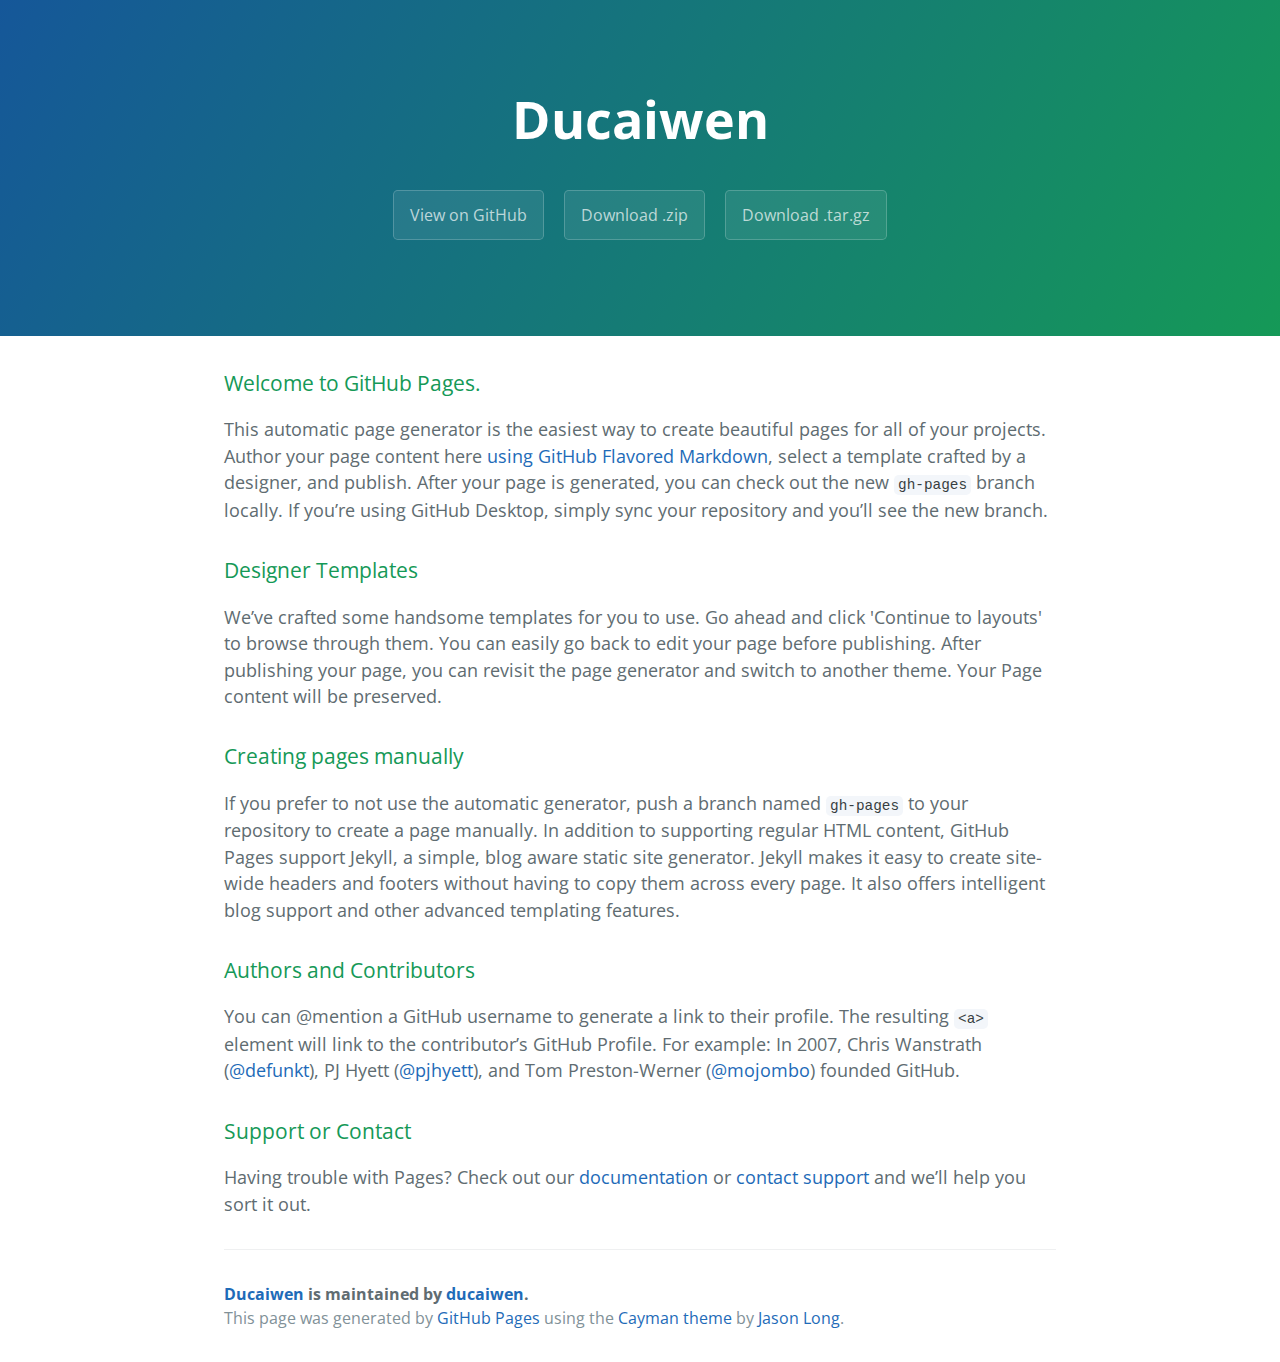
==== index.html @ 1fbd6172 "Create gh-pages branch via GitHub" ====
<!DOCTYPE html>
<html lang="en-us">
  <head>
    <meta charset="UTF-8">
    <title>Ducaiwen by ducaiwen</title>
    <meta name="viewport" content="width=device-width, initial-scale=1">
    <link rel="stylesheet" type="text/css" href="stylesheets/normalize.css" media="screen">
    <link href='https://fonts.googleapis.com/css?family=Open+Sans:400,700' rel='stylesheet' type='text/css'>
    <link rel="stylesheet" type="text/css" href="stylesheets/stylesheet.css" media="screen">
    <link rel="stylesheet" type="text/css" href="stylesheets/github-light.css" media="screen">
  </head>
  <body>
    <section class="page-header">
      <h1 class="project-name">Ducaiwen</h1>
      <h2 class="project-tagline"></h2>
      <a href="https://github.com/ducaiwen/ducaiwen" class="btn">View on GitHub</a>
      <a href="https://github.com/ducaiwen/ducaiwen/zipball/master" class="btn">Download .zip</a>
      <a href="https://github.com/ducaiwen/ducaiwen/tarball/master" class="btn">Download .tar.gz</a>
    </section>

    <section class="main-content">
      <h3>
<a id="welcome-to-github-pages" class="anchor" href="#welcome-to-github-pages" aria-hidden="true"><span aria-hidden="true" class="octicon octicon-link"></span></a>Welcome to GitHub Pages.</h3>

<p>This automatic page generator is the easiest way to create beautiful pages for all of your projects. Author your page content here <a href="https://guides.github.com/features/mastering-markdown/">using GitHub Flavored Markdown</a>, select a template crafted by a designer, and publish. After your page is generated, you can check out the new <code>gh-pages</code> branch locally. If you’re using GitHub Desktop, simply sync your repository and you’ll see the new branch.</p>

<h3>
<a id="designer-templates" class="anchor" href="#designer-templates" aria-hidden="true"><span aria-hidden="true" class="octicon octicon-link"></span></a>Designer Templates</h3>

<p>We’ve crafted some handsome templates for you to use. Go ahead and click 'Continue to layouts' to browse through them. You can easily go back to edit your page before publishing. After publishing your page, you can revisit the page generator and switch to another theme. Your Page content will be preserved.</p>

<h3>
<a id="creating-pages-manually" class="anchor" href="#creating-pages-manually" aria-hidden="true"><span aria-hidden="true" class="octicon octicon-link"></span></a>Creating pages manually</h3>

<p>If you prefer to not use the automatic generator, push a branch named <code>gh-pages</code> to your repository to create a page manually. In addition to supporting regular HTML content, GitHub Pages support Jekyll, a simple, blog aware static site generator. Jekyll makes it easy to create site-wide headers and footers without having to copy them across every page. It also offers intelligent blog support and other advanced templating features.</p>

<h3>
<a id="authors-and-contributors" class="anchor" href="#authors-and-contributors" aria-hidden="true"><span aria-hidden="true" class="octicon octicon-link"></span></a>Authors and Contributors</h3>

<p>You can @mention a GitHub username to generate a link to their profile. The resulting <code>&lt;a&gt;</code> element will link to the contributor’s GitHub Profile. For example: In 2007, Chris Wanstrath (<a href="https://github.com/defunkt" class="user-mention">@defunkt</a>), PJ Hyett (<a href="https://github.com/pjhyett" class="user-mention">@pjhyett</a>), and Tom Preston-Werner (<a href="https://github.com/mojombo" class="user-mention">@mojombo</a>) founded GitHub.</p>

<h3>
<a id="support-or-contact" class="anchor" href="#support-or-contact" aria-hidden="true"><span aria-hidden="true" class="octicon octicon-link"></span></a>Support or Contact</h3>

<p>Having trouble with Pages? Check out our <a href="https://help.github.com/pages">documentation</a> or <a href="https://github.com/contact">contact support</a> and we’ll help you sort it out.</p>

      <footer class="site-footer">
        <span class="site-footer-owner"><a href="https://github.com/ducaiwen/ducaiwen">Ducaiwen</a> is maintained by <a href="https://github.com/ducaiwen">ducaiwen</a>.</span>

        <span class="site-footer-credits">This page was generated by <a href="https://pages.github.com">GitHub Pages</a> using the <a href="https://github.com/jasonlong/cayman-theme">Cayman theme</a> by <a href="https://twitter.com/jasonlong">Jason Long</a>.</span>
      </footer>

    </section>

  
  </body>
</html>
---- stylesheets/stylesheet.css ----
* {
  box-sizing: border-box; }

body {
  padding: 0;
  margin: 0;
  font-family: "Open Sans", "Helvetica Neue", Helvetica, Arial, sans-serif;
  font-size: 16px;
  line-height: 1.5;
  color: #606c71; }

a {
  color: #1e6bb8;
  text-decoration: none; }
  a:hover {
    text-decoration: underline; }

.btn {
  display: inline-block;
  margin-bottom: 1rem;
  color: rgba(255, 255, 255, 0.7);
  background-color: rgba(255, 255, 255, 0.08);
  border-color: rgba(255, 255, 255, 0.2);
  border-style: solid;
  border-width: 1px;
  border-radius: 0.3rem;
  transition: color 0.2s, background-color 0.2s, border-color 0.2s; }
  .btn + .btn {
    margin-left: 1rem; }

.btn:hover {
  color: rgba(255, 255, 255, 0.8);
  text-decoration: none;
  background-color: rgba(255, 255, 255, 0.2);
  border-color: rgba(255, 255, 255, 0.3); }

@media screen and (min-width: 64em) {
  .btn {
    padding: 0.75rem 1rem; } }

@media screen and (min-width: 42em) and (max-width: 64em) {
  .btn {
    padding: 0.6rem 0.9rem;
    font-size: 0.9rem; } }

@media screen and (max-width: 42em) {
  .btn {
    display: block;
    width: 100%;
    padding: 0.75rem;
    font-size: 0.9rem; }
    .btn + .btn {
      margin-top: 1rem;
      margin-left: 0; } }

.page-header {
  color: #fff;
  text-align: center;
  background-color: #159957;
  background-image: linear-gradient(120deg, #155799, #159957); }

@media screen and (min-width: 64em) {
  .page-header {
    padding: 5rem 6rem; } }

@media screen and (min-width: 42em) and (max-width: 64em) {
  .page-header {
    padding: 3rem 4rem; } }

@media screen and (max-width: 42em) {
  .page-header {
    padding: 2rem 1rem; } }

.project-name {
  margin-top: 0;
  margin-bottom: 0.1rem; }

@media screen and (min-width: 64em) {
  .project-name {
    font-size: 3.25rem; } }

@media screen and (min-width: 42em) and (max-width: 64em) {
  .project-name {
    font-size: 2.25rem; } }

@media screen and (max-width: 42em) {
  .project-name {
    font-size: 1.75rem; } }

.project-tagline {
  margin-bottom: 2rem;
  font-weight: normal;
  opacity: 0.7; }

@media screen and (min-width: 64em) {
  .project-tagline {
    font-size: 1.25rem; } }

@media screen and (min-width: 42em) and (max-width: 64em) {
  .project-tagline {
    font-size: 1.15rem; } }

@media screen and (max-width: 42em) {
  .project-tagline {
    font-size: 1rem; } }

.main-content :first-child {
  margin-top: 0; }
.main-content img {
  max-width: 100%; }
.main-content h1, .main-content h2, .main-content h3, .main-content h4, .main-content h5, .main-content h6 {
  margin-top: 2rem;
  margin-bottom: 1rem;
  font-weight: normal;
  color: #159957; }
.main-content p {
  margin-bottom: 1em; }
.main-content code {
  padding: 2px 4px;
  font-family: Consolas, "Liberation Mono", Menlo, Courier, monospace;
  font-size: 0.9rem;
  color: #383e41;
  background-color: #f3f6fa;
  border-radius: 0.3rem; }
.main-content pre {
  padding: 0.8rem;
  margin-top: 0;
  margin-bottom: 1rem;
  font: 1rem Consolas, "Liberation Mono", Menlo, Courier, monospace;
  color: #567482;
  word-wrap: normal;
  background-color: #f3f6fa;
  border: solid 1px #dce6f0;
  border-radius: 0.3rem; }
  .main-content pre > code {
    padding: 0;
    margin: 0;
    font-size: 0.9rem;
    color: #567482;
    word-break: normal;
    white-space: pre;
    background: transparent;
    border: 0; }
.main-content .highlight {
  margin-bottom: 1rem; }
  .main-content .highlight pre {
    margin-bottom: 0;
    word-break: normal; }
.main-content .highlight pre, .main-content pre {
  padding: 0.8rem;
  overflow: auto;
  font-size: 0.9rem;
  line-height: 1.45;
  border-radius: 0.3rem; }
.main-content pre code, .main-content pre tt {
  display: inline;
  max-width: initial;
  padding: 0;
  margin: 0;
  overflow: initial;
  line-height: inherit;
  word-wrap: normal;
  background-color: transparent;
  border: 0; }
  .main-content pre code:before, .main-content pre code:after, .main-content pre tt:before, .main-content pre tt:after {
    content: normal; }
.main-content ul, .main-content ol {
  margin-top: 0; }
.main-content blockquote {
  padding: 0 1rem;
  margin-left: 0;
  color: #819198;
  border-left: 0.3rem solid #dce6f0; }
  .main-content blockquote > :first-child {
    margin-top: 0; }
  .main-content blockquote > :last-child {
    margin-bottom: 0; }
.main-content table {
  display: block;
  width: 100%;
  overflow: auto;
  word-break: normal;
  word-break: keep-all; }
  .main-content table th {
    font-weight: bold; }
  .main-content table th, .main-content table td {
    padding: 0.5rem 1rem;
    border: 1px solid #e9ebec; }
.main-content dl {
  padding: 0; }
  .main-content dl dt {
    padding: 0;
    margin-top: 1rem;
    font-size: 1rem;
    font-weight: bold; }
  .main-content dl dd {
    padding: 0;
    margin-bottom: 1rem; }
.main-content hr {
  height: 2px;
  padding: 0;
  margin: 1rem 0;
  background-color: #eff0f1;
  border: 0; }

@media screen and (min-width: 64em) {
  .main-content {
    max-width: 64rem;
    padding: 2rem 6rem;
    margin: 0 auto;
    font-size: 1.1rem; } }

@media screen and (min-width: 42em) and (max-width: 64em) {
  .main-content {
    padding: 2rem 4rem;
    font-size: 1.1rem; } }

@media screen and (max-width: 42em) {
  .main-content {
    padding: 2rem 1rem;
    font-size: 1rem; } }

.site-footer {
  padding-top: 2rem;
  margin-top: 2rem;
  border-top: solid 1px #eff0f1; }

.site-footer-owner {
  display: block;
  font-weight: bold; }

.site-footer-credits {
  color: #819198; }

@media screen and (min-width: 64em) {
  .site-footer {
    font-size: 1rem; } }

@media screen and (min-width: 42em) and (max-width: 64em) {
  .site-footer {
    font-size: 1rem; } }

@media screen and (max-width: 42em) {
  .site-footer {
    font-size: 0.9rem; } }
---- stylesheets/github-light.css ----
/*
The MIT License (MIT)

Copyright (c) 2016 GitHub, Inc.

Permission is hereby granted, free of charge, to any person obtaining a copy
of this software and associated documentation files (the "Software"), to deal
in the Software without restriction, including without limitation the rights
to use, copy, modify, merge, publish, distribute, sublicense, and/or sell
copies of the Software, and to permit persons to whom the Software is
furnished to do so, subject to the following conditions:

The above copyright notice and this permission notice shall be included in all
copies or substantial portions of the Software.

THE SOFTWARE IS PROVIDED "AS IS", WITHOUT WARRANTY OF ANY KIND, EXPRESS OR
IMPLIED, INCLUDING BUT NOT LIMITED TO THE WARRANTIES OF MERCHANTABILITY,
FITNESS FOR A PARTICULAR PURPOSE AND NONINFRINGEMENT. IN NO EVENT SHALL THE
AUTHORS OR COPYRIGHT HOLDERS BE LIABLE FOR ANY CLAIM, DAMAGES OR OTHER
LIABILITY, WHETHER IN AN ACTION OF CONTRACT, TORT OR OTHERWISE, ARISING FROM,
OUT OF OR IN CONNECTION WITH THE SOFTWARE OR THE USE OR OTHER DEALINGS IN THE
SOFTWARE.

*/

.pl-c /* comment */ {
  color: #969896;
}

.pl-c1 /* constant, variable.other.constant, support, meta.property-name, support.constant, support.variable, meta.module-reference, markup.raw, meta.diff.header */,
.pl-s .pl-v /* string variable */ {
  color: #0086b3;
}

.pl-e /* entity */,
.pl-en /* entity.name */ {
  color: #795da3;
}

.pl-smi /* variable.parameter.function, storage.modifier.package, storage.modifier.import, storage.type.java, variable.other */,
.pl-s .pl-s1 /* string source */ {
  color: #333;
}

.pl-ent /* entity.name.tag */ {
  color: #63a35c;
}

.pl-k /* keyword, storage, storage.type */ {
  color: #a71d5d;
}

.pl-s /* string */,
.pl-pds /* punctuation.definition.string, string.regexp.character-class */,
.pl-s .pl-pse .pl-s1 /* string punctuation.section.embedded source */,
.pl-sr /* string.regexp */,
.pl-sr .pl-cce /* string.regexp constant.character.escape */,
.pl-sr .pl-sre /* string.regexp source.ruby.embedded */,
.pl-sr .pl-sra /* string.regexp string.regexp.arbitrary-repitition */ {
  color: #183691;
}

.pl-v /* variable */ {
  color: #ed6a43;
}

.pl-id /* invalid.deprecated */ {
  color: #b52a1d;
}

.pl-ii /* invalid.illegal */ {
  color: #f8f8f8;
  background-color: #b52a1d;
}

.pl-sr .pl-cce /* string.regexp constant.character.escape */ {
  font-weight: bold;
  color: #63a35c;
}

.pl-ml /* markup.list */ {
  color: #693a17;
}

.pl-mh /* markup.heading */,
.pl-mh .pl-en /* markup.heading entity.name */,
.pl-ms /* meta.separator */ {
  font-weight: bold;
  color: #1d3e81;
}

.pl-mq /* markup.quote */ {
  color: #008080;
}

.pl-mi /* markup.italic */ {
  font-style: italic;
  color: #333;
}

.pl-mb /* markup.bold */ {
  font-weight: bold;
  color: #333;
}

.pl-md /* markup.deleted, meta.diff.header.from-file */ {
  color: #bd2c00;
  background-color: #ffecec;
}

.pl-mi1 /* markup.inserted, meta.diff.header.to-file */ {
  color: #55a532;
  background-color: #eaffea;
}

.pl-mdr /* meta.diff.range */ {
  font-weight: bold;
  color: #795da3;
}

.pl-mo /* meta.output */ {
  color: #1d3e81;
}
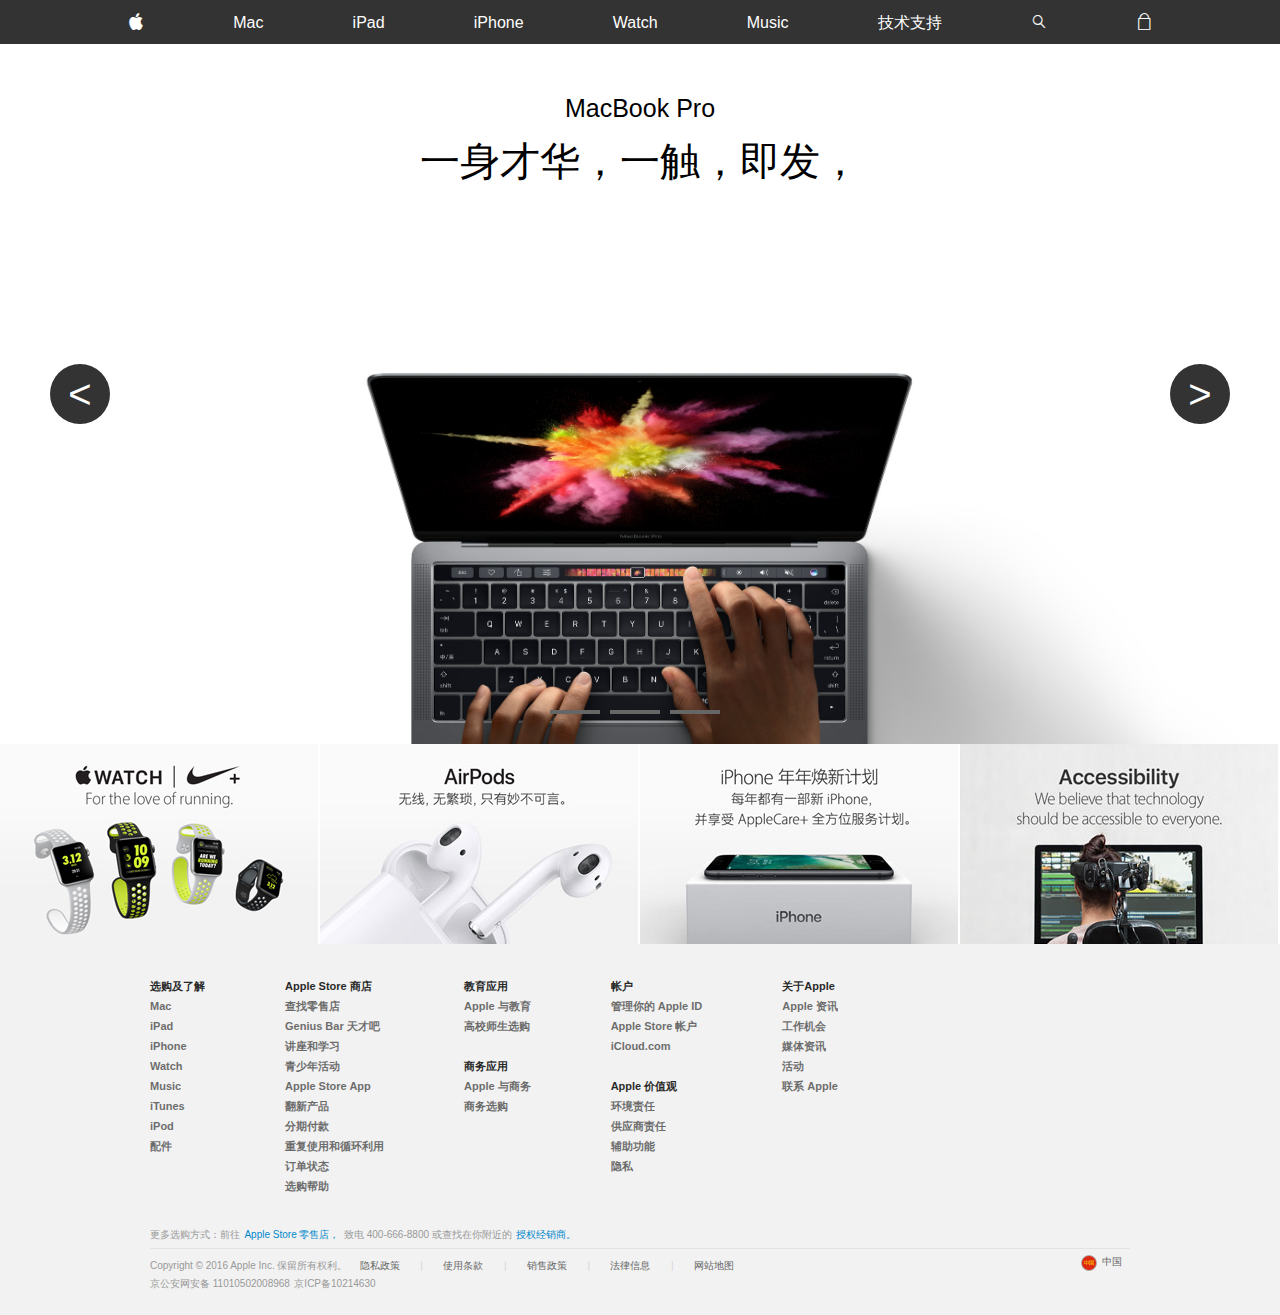
==== commit 1ed48438: "11" ====
--- a/index.html
+++ b/index.html
@@ -1,57 +1,229 @@
-<!DOCTYPE html>
-<html lang="en-us">
-  <head>
+<!doctype html>
+<html lang="en">
+<head>
     <meta charset="UTF-8">
-    <title>Ducaiwen by ducaiwen</title>
-    <meta name="viewport" content="width=device-width, initial-scale=1">
-    <link rel="stylesheet" type="text/css" href="stylesheets/normalize.css" media="screen">
-    <link href='https://fonts.googleapis.com/css?family=Open+Sans:400,700' rel='stylesheet' type='text/css'>
-    <link rel="stylesheet" type="text/css" href="stylesheets/stylesheet.css" media="screen">
-    <link rel="stylesheet" type="text/css" href="stylesheets/github-light.css" media="screen">
-  </head>
-  <body>
-    <section class="page-header">
-      <h1 class="project-name">Ducaiwen</h1>
-      <h2 class="project-tagline"></h2>
-      <a href="https://github.com/ducaiwen/ducaiwen" class="btn">View on GitHub</a>
-      <a href="https://github.com/ducaiwen/ducaiwen/zipball/master" class="btn">Download .zip</a>
-      <a href="https://github.com/ducaiwen/ducaiwen/tarball/master" class="btn">Download .tar.gz</a>
-    </section>
-
-    <section class="main-content">
-      <h3>
-<a id="welcome-to-github-pages" class="anchor" href="#welcome-to-github-pages" aria-hidden="true"><span aria-hidden="true" class="octicon octicon-link"></span></a>Welcome to GitHub Pages.</h3>
-
-<p>This automatic page generator is the easiest way to create beautiful pages for all of your projects. Author your page content here <a href="https://guides.github.com/features/mastering-markdown/">using GitHub Flavored Markdown</a>, select a template crafted by a designer, and publish. After your page is generated, you can check out the new <code>gh-pages</code> branch locally. If you’re using GitHub Desktop, simply sync your repository and you’ll see the new branch.</p>
-
-<h3>
-<a id="designer-templates" class="anchor" href="#designer-templates" aria-hidden="true"><span aria-hidden="true" class="octicon octicon-link"></span></a>Designer Templates</h3>
-
-<p>We’ve crafted some handsome templates for you to use. Go ahead and click 'Continue to layouts' to browse through them. You can easily go back to edit your page before publishing. After publishing your page, you can revisit the page generator and switch to another theme. Your Page content will be preserved.</p>
-
-<h3>
-<a id="creating-pages-manually" class="anchor" href="#creating-pages-manually" aria-hidden="true"><span aria-hidden="true" class="octicon octicon-link"></span></a>Creating pages manually</h3>
-
-<p>If you prefer to not use the automatic generator, push a branch named <code>gh-pages</code> to your repository to create a page manually. In addition to supporting regular HTML content, GitHub Pages support Jekyll, a simple, blog aware static site generator. Jekyll makes it easy to create site-wide headers and footers without having to copy them across every page. It also offers intelligent blog support and other advanced templating features.</p>
-
-<h3>
-<a id="authors-and-contributors" class="anchor" href="#authors-and-contributors" aria-hidden="true"><span aria-hidden="true" class="octicon octicon-link"></span></a>Authors and Contributors</h3>
-
-<p>You can @mention a GitHub username to generate a link to their profile. The resulting <code>&lt;a&gt;</code> element will link to the contributor’s GitHub Profile. For example: In 2007, Chris Wanstrath (<a href="https://github.com/defunkt" class="user-mention">@defunkt</a>), PJ Hyett (<a href="https://github.com/pjhyett" class="user-mention">@pjhyett</a>), and Tom Preston-Werner (<a href="https://github.com/mojombo" class="user-mention">@mojombo</a>) founded GitHub.</p>
-
-<h3>
-<a id="support-or-contact" class="anchor" href="#support-or-contact" aria-hidden="true"><span aria-hidden="true" class="octicon octicon-link"></span></a>Support or Contact</h3>
-
-<p>Having trouble with Pages? Check out our <a href="https://help.github.com/pages">documentation</a> or <a href="https://github.com/contact">contact support</a> and we’ll help you sort it out.</p>
-
-      <footer class="site-footer">
-        <span class="site-footer-owner"><a href="https://github.com/ducaiwen/ducaiwen">Ducaiwen</a> is maintained by <a href="https://github.com/ducaiwen">ducaiwen</a>.</span>
-
-        <span class="site-footer-credits">This page was generated by <a href="https://pages.github.com">GitHub Pages</a> using the <a href="https://github.com/jasonlong/cayman-theme">Cayman theme</a> by <a href="https://twitter.com/jasonlong">Jason Long</a>.</span>
-      </footer>
-
-    </section>
-
-  
-  </body>
-</html>
+    <title>Document</title>
+    <link rel="stylesheet" href="css/index.css">
+    <link rel="stylesheet" href="../css/less.css">
+    <link rel="stylesheet" href="css/iconfont.css">
+    <script src="js/jquery.js"></script>
+    <script src="js/index.js"></script>
+
+</head>
+<body>
+<div class="container-fluid nav-box">
+    <div class="min-nav">
+        <div class="nav">
+            <div class="menu">
+                <span></span>
+                <span></span>
+            </div>
+            <div class="iconfont logo">&#xe60c;</div>
+            <div class="iconfont shop">&#xe64b;</div>
+        </div>
+        <ul class="lists">
+            <li><a href="##">Mac</a></li>
+            <li><a href="##">iPad</a></li>
+            <li><a href="##">iPhone</a></li>
+            <li><a href="##">Watch</a></li>
+            <li><a href="##">Music</a></li>
+            <li><a href="##">技术支持</a></li>
+            <li><a href="##" class="iconfont">&#xe612;搜索apple.com</a></li>
+        </ul>
+    </div>
+    <ul class="max-nav">
+        <li><a href="##" class="iconfont">&#xe60c;</a></li>
+        <li><a href="##">Mac</a></li>
+        <li><a href="##">iPad</a></li>
+        <li><a href="##">iPhone</a></li>
+        <li><a href="##">Watch</a></li>
+        <li><a href="##">Music</a></li>
+        <li><a href="##">技术支持</a></li>
+        <li><a href="##" class="iconfont">&#xe612;</a></li>
+        <li><a href="##" class="iconfont">&#xe64b;</a></li>
+    </ul>
+</div>
+<div class="container-fluid banner-box">
+    <div class="row">
+        <div class="col-s-20 col-m-20 col-l-20">
+            <a href="##">
+                <span class="title">MacBook Pro</span>
+                <span class="content">一身才华，一触，即发，</span>
+            </a>
+        </div>
+        <div class="col-s-20 col-m-20 col-l-20">
+            <a href="##">
+                <span class="title">iPhone</span>
+            <span class="content">7，在此。
+            </span>
+            </a></div>
+        <div class="col-s-20 col-m-20 col-l-20">
+            <a href="##">
+                <span class="title">Apple特别活动</span>
+                <span class="content">观看主题演讲。</span>
+            </a>
+        </div>
+
+    </div>
+    <ul class="btnbox">
+        <li class="circle"></li>
+        <li class="circle"></li>
+        <li class="circle"></li>
+    </ul>
+    <div class="btn">
+        <div class="left">&lt;</div>
+        <div class="right">&gt;</div>
+    </div>
+
+</div>
+<div class="container-fluid ">
+    <div class="row">
+        <div class="col-l-5 col-m-10 col-s-20">
+            <a href="##">
+            </a>
+        </div>
+        <div class="col-l-5 col-m-10 col-s-20">
+            <a href="##">
+            </a>
+        </div>
+        <div class="col-l-5 col-m-10 col-s-20"><a href="##">
+        </a></div>
+        <div class="col-l-5 col-m-10 col-s-20"><a href="##">
+
+        </a></div>
+    </div>
+</div>
+<div class="container-fluid link">
+    <div class="main-link">
+        <div class="row">
+            <div class="col-s-20 col-l-4 cols">
+                <h3><a href="javascript:;">选购及了解</a></h3>
+                <ul>
+                    <li><a href="#">Mac</a></li>
+                    <li><a href="#">iPad</a></li>
+                    <li><a href="#">iPhone</a></li>
+                    <li><a href="#">Watch</a></li>
+                    <li><a href="#">Music</a></li>
+                    <li><a href="#">iTunes</a></li>
+                    <li><a href="#">iPod</a></li>
+                    <li><a href="#">配件</a></li>
+                </ul>
+
+            </div>
+            <div class="col-s-20 col-l-4 cols">
+                <h3><a href="javascript:;">Apple Store 商店</a></h3>
+                <ul>
+                    <li><a href="#">查找零售店</a></li>
+                    <li><a href="#">Genius Bar 天才吧</a></li>
+                    <li><a href="#">讲座和学习</a></li>
+                    <li><a href="#">青少年活动</a></li>
+                    <li><a href="#">Apple Store App</a></li>
+                    <li><a href="#">翻新产品</a></li>
+                    <li><a href="#">分期付款</a></li>
+                    <li><a href="#">重复使用和循环利用</a></li>
+                    <li><a href="#">订单状态</a></li>
+                    <li><a href="#">选购帮助</a></li>
+                </ul>
+
+            </div>
+            <div class="col-s-20 col-l-4 cols">
+                <h3><a href="javascript:;">教育应用</a></h3>
+                <ul>
+                    <li><a href="#">Apple 与教育</a></li>
+                    <li><a href="#">高校师生选购</a></li>
+                </ul>
+                <h3><a href="javascript:;">商务应用</a></h3>
+                <ul>
+                    <li><a href="#">Apple 与商务</a></li>
+                    <li><a href="#">商务选购</a></li>
+                </ul>
+
+            </div>
+            <div class="col-s-20 col-l-4 cols">
+                <h3><a href="javascript:;">帐户</a></h3>
+                <ul>
+                    <li><a href="#">管理你的 Apple ID</a></li>
+                    <li><a href="#">Apple Store 帐户</a></li>
+                    <li><a href="#">iCloud.com</a></li>
+                </ul>
+                <h3><a href="javascript:;">Apple 价值观</a></h3>
+                <ul>
+                    <li><a href="#">环境责任</a></li>
+                    <li><a href="#">供应商责任</a></li>
+                    <li><a href="#">辅助功能</a></li>
+                    <li><a href="#">隐私</a></li>
+                </ul>
+
+            </div>
+            <div class="col-s-20 col-l-4 cols">
+                <h3><a href="javascript:;">关于Apple</a></h3>
+                <ul>
+                    <li><a href="#">Apple 资讯</a></li>
+                    <li><a href="#">工作机会</a></li>
+                    <li><a href="#">媒体资讯</a></li>
+                    <li><a href="#">活动</a></li>
+                    <li><a href="#">联系 Apple</a></li>
+                </ul>
+
+            </div>
+        </div>
+    </div>
+</div>
+<div class="container-fluid footer">
+    <div class="max-footer">
+        <ul>
+            <li>更多选购方式：前往 </li>
+            <li><a href="#">Apple Store 零售店，</a></li>
+            <li>致电 400-666-8800 或查找在你附近的</li>
+            <li><a href="#">授权经销商。</a></li>
+        </ul>
+        <ul>
+            <li>Copyright © 2016 Apple Inc. 保留所有权利。</li>
+            <li><a href="#">隐私政策</a></li>
+            <li>|</li>
+            <li><a href="#">使用条款</a></li>
+            <li>|</li>
+            <li><a href="#">销售政策</a></li>
+            <li>|</li>
+            <li><a href="#">法律信息</a></li>
+            <li>|</li>
+            <li><a href="#">网站地图</a></li>
+            <li><a href="#">中国</a></li>
+        </ul>
+        <ul>
+            <li>京公安网安备 11010502008968</li>
+            <li><a href="#">京ICP备10214630</a></li>
+        </ul>
+    </div>
+    <div class="min-footer">
+        <ul>
+            <li>更多选购方式：前往 </li>
+            <li><a href="#">Apple Store 零售店，</a></li>
+            <li>致电 400-666-8800 或查找在你附近的</li>
+            <li><a href="#">授权经销商。</a></li>
+        </ul>
+        <ul>
+            <li><a href="#">中国</a></li>
+        </ul>
+        <ul>
+            <li>Copyright © 2016 Apple Inc. 保留所有权利。</li>
+        </ul>
+        <ul>
+            <li><a href="#">隐私政策</a></li>
+            <li>|</li>
+            <li><a href="#">使用条款</a></li>
+            <li>|</li>
+            <li><a href="#">销售政策</a></li>
+            <li>|</li>
+            <li><a href="#">法律信息</a></li>
+            <li>|</li>
+            <li><a href="#">网站地图</a></li>
+        </ul>
+        <ul>
+            <li>京公安网安备 11010502008968</li>
+            <li><a href="#">京ICP备10214630</a></li>
+        </ul>
+    </div>
+</div>
+</body>
+</html>--- a/css/index.css
+++ b/css/index.css
@@ -0,0 +1,675 @@
+body,
+ul,
+li,
+h3 {
+  margin: 0;
+  padding: 0;
+  list-style: none;
+}
+body {
+  position: relative;
+  min-width: 320px;
+  font-family: "微软雅黑", Arial;
+}
+a {
+  text-decoration: none;
+}
+.nav-box {
+  height: 44px;
+  background: rgba(0, 0, 0, 0.8);
+  position: relative;
+  z-index: 9999;
+}
+.max-nav {
+  max-width: 1024px;
+  height: 100%;
+  margin: 0 auto;
+  text-align: justify;
+}
+.max-nav:after {
+  content: "";
+  display: inline-block;
+  height: 0;
+  line-height: 0;
+  width: 100%;
+}
+.nav-box .max-nav li {
+  line-height: 44px;
+  height: 100%;
+  display: inline-block;
+}
+.nav-box .max-nav li a {
+  height: 100%;
+  font-size: 16px;
+  z-index: 1;
+  color: #ffffff;
+  transition: color 0.2s;
+}
+.nav-box .max-nav li a:hover {
+  color: #bbb;
+}
+.min-nav {
+  width: 100%;
+  height: 100%;
+  overflow: hidden;
+}
+.min-nav .nav {
+  height: 100%;
+  margin: 0 auto;
+  line-height: 44px;
+  text-align: justify;
+}
+.min-nav .nav:after {
+  content: "";
+  display: inline-block;
+  width: 100%;
+  line-height: 0;
+  height: 0;
+}
+.min-nav .nav > div {
+  display: inline-block;
+  font-size: 16px;
+  color: #fff;
+  vertical-align: middle;
+}
+.min-nav .nav .menu {
+  width: 42px;
+  height: 42px;
+  line-height: 44px;
+  cursor: pointer;
+}
+.min-nav .nav .menu span {
+  width: 70%;
+  display: inline-block;
+  height: 0;
+  border-top: 1px solid #fff;
+  margin-top: 14px;
+  margin-left: 3px;
+  margin-right: 3px;
+  float: left;
+  transition: all 0.3s;
+}
+.min-nav .nav .menu#active span:nth-child(1) {
+  transform: translateY(7px) rotate(135deg);
+}
+.min-nav .nav .menu#active span:nth-child(2) {
+  transform: translateY(-7px) rotate(45deg);
+}
+.nav-box .min-nav .lists {
+  width: 100%;
+  padding-top: 20px;
+  padding-left: 40px;
+  background: #000!important;
+  display: none;
+  transition: all 0.3s;
+}
+.nav-box .lists li {
+  height: 48px;
+  width: 80%;
+  border-bottom: 1px solid #ffffff;
+}
+.nav-box .lists li a {
+  width: 100%;
+  height: 100%;
+  display: inline-block;
+  text-decoration: none;
+  color: #ffffff;
+  font-size: 16px;
+  line-height: 48px;
+  transition: all 0.3s;
+}
+.nav-box .lists li:nth-last-child(1) a {
+  font-size: 18px;
+}
+.nav-box .lists li:hover a {
+  color: #bbbbbb;
+}
+@media screen and (max-width: 768px) {
+  .nav-box .max-nav {
+    display: none;
+  }
+  .nav-box .min-nav {
+    height: 100%;
+    text-align: justify;
+    display: block;
+  }
+}
+@media screen and (min-width: 768px) {
+  .nav-box .max-nav {
+    display: block;
+  }
+  .nav-box .min-nav {
+    display: none;
+  }
+}
+.container-fluid:nth-child(2) {
+  margin-right: 0!important;
+  margin-left: 0!important;
+  padding-left: 0!important;
+  padding-right: 0!important;
+}
+.container-fluid:nth-child(2) .row {
+  margin-right: 0!important;
+  margin-left: 0!important;
+  padding-left: 0!important;
+  padding-right: 0!important;
+}
+.banner-box {
+  width: 100%;
+  height: 700px;
+  position: relative;
+  overflow: hidden;
+}
+.banner-box .row {
+  width: 100%;
+  height: 100%;
+  background: #fff;
+  position: relative;
+}
+.banner-box .row div {
+  width: 100%;
+  height: 100%;
+  position: absolute;
+  left: 0;
+  top: 0;
+  overflow: hidden;
+}
+.banner-box .row > div > a {
+  display: block;
+  width: 100%;
+  height: 100%;
+  margin: auto;
+}
+.banner-box .row > div > a > span {
+  display: inline-block;
+  position: absolute;
+}
+.banner-box .row a span:nth-child(1) {
+  width: auto;
+  height: 42px;
+  font-size: 25px;
+  text-align: center;
+  color: #fff;
+  top: 50px;
+  left: 0;
+  right: 0;
+  margin: auto;
+}
+.banner-box .row a span:nth-child(2) {
+  width: auto;
+  height: 42px;
+  font-size: 40px;
+  text-align: center;
+  color: #fff;
+  top: 90px;
+  left: 0;
+  right: 0;
+  margin: auto;
+}
+@media screen and (max-width: 768px) {
+  .banner-box .row > div:nth-child(1) a {
+    background: url("../image/macbookpro_small.jpg") bottom no-repeat;
+  }
+  .banner-box .row > div:nth-child(1) a span {
+    color: #000;
+  }
+  .banner-box .row > div:nth-child(2) a {
+    background: url("../image/iphone_large.jpg") center no-repeat;
+  }
+  .banner-box .row > div:nth-child(3) a {
+    background: url("../image/event_small.jpg") center no-repeat;
+  }
+}
+@media screen and (min-width: 768px) and (max-width: 1024px) {
+  .banner-box .row > div:nth-child(1) a {
+    background: url("../image/macbookpro_medium.jpg") bottom no-repeat;
+    background-size: 95%;
+  }
+  .banner-box .row > div:nth-child(1) a span {
+    color: #000;
+  }
+  .banner-box .row > div:nth-child(2) a {
+    background: url("../image/iphone_large.jpg") center no-repeat;
+  }
+  .banner-box .row > div:nth-child(3) a {
+    background: url("../image/event_medium.jpg") center no-repeat;
+  }
+}
+@media screen and (min-width: 1024px) {
+  .banner-box {
+    width: 100%;
+  }
+  .banner-box .row > div:nth-child(1) a {
+    background: url("../image/macbookpro_large.jpg") bottom no-repeat;
+    background-size: 95%;
+  }
+  .banner-box .row > div:nth-child(1) a span {
+    color: #000;
+  }
+  .banner-box .row > div:nth-child(2) a {
+    background: url("../image/iphone_large.jpg") center no-repeat;
+    background-size: 100%;
+  }
+  .banner-box .row > div:nth-child(3) a {
+    background: url("../image/event_large.jpg") center no-repeat;
+    background-size: 100%;
+  }
+}
+.btnbox {
+  width: 180px;
+  height: 4px;
+  position: absolute;
+  top: 0;
+  bottom: 0;
+  left: 0;
+  right: 0;
+  margin: auto;
+  margin-bottom: 30px;
+}
+.btnbox .circle {
+  width: 50px;
+  height: 4px;
+  background: #666;
+  float: left;
+  margin-right: 10px;
+}
+.btn {
+  width: 100%;
+  height: 60px;
+  position: absolute;
+  top: 0;
+  bottom: 0;
+  left: 0;
+  right: 0;
+  margin: auto;
+}
+.btn .left {
+  width: 60px;
+  height: 60px;
+  border-radius: 50%;
+  font-size: 40px;
+  background: #333;
+  line-height: 60px;
+  text-align: center;
+  color: #fff;
+  float: left;
+  margin-left: 50px;
+}
+.btn .right {
+  width: 60px;
+  height: 60px;
+  background: #333;
+  border-radius: 50%;
+  font-size: 40px;
+  line-height: 60px;
+  text-align: center;
+  color: #fff;
+  float: right;
+  margin-right: 50px;
+}
+/*3*/
+.container-fluid:nth-child(3) {
+  height: 200px;
+}
+.container-fluid:nth-child(3) .row > div {
+  height: 200px;
+}
+.container-fluid:nth-child(3) .row:nth-child(1) > div > a {
+  width: 100%;
+  box-sizing: border-box;
+  height: 100%;
+  border-right: 2px solid #ffffff;
+  display: block;
+}
+@media screen and (min-width: 1024px) {
+  .container-fluid:nth-child(3) div:nth-child(1) > a {
+    background: url("../image/nike_watch_large.jpg") center;
+  }
+  .container-fluid:nth-child(3) div:nth-child(2) a {
+    background: url("../image/airpods_large.jpg") center;
+  }
+  .container-fluid:nth-child(3) div:nth-child(3) a {
+    background: url("../image/iphone_upgrade_large.jpg") center;
+  }
+  .container-fluid:nth-child(3) div:nth-child(4) a {
+    background: url("../image/accessibility_large.jpg") center;
+    border-right: 0px solid red;
+  }
+}
+@media screen and (max-width: 1024px) and (min-width: 768px) {
+  .container-fluid:nth-child(3) div:nth-child(1) > a {
+    background: url("../image/nike_watch_medium.jpg") center no-repeat;
+  }
+  .container-fluid:nth-child(3) div:nth-child(2) a {
+    background: url("../image/airpods_medium.jpg") center no-repeat;
+  }
+  .container-fluid:nth-child(3) div:nth-child(3) a {
+    background: url("../image/iphone_upgrade_medium.jpg") center no-repeat;
+  }
+  .container-fluid:nth-child(3) div:nth-child(4) a {
+    background: url("../image/accessibility_medium.jpg") center no-repeat;
+    border-right: 0px solid red;
+  }
+}
+@media screen and (max-width: 768px) {
+  .container-fluid:nth-child(3) div[class*=col-s]:nth-child(1) > a {
+    background: url("../image/nike_watch_small.jpg") center;
+  }
+  .container-fluid:nth-child(3) div[class*=col-s]:nth-child(2) a {
+    background: url("../image/airpods_small.jpg") center;
+  }
+  .container-fluid:nth-child(3) div[class*=col-s]:nth-child(3) a {
+    background: url("../image/iphone_upgrade_small.jpg") center;
+  }
+  .container-fluid:nth-child(3) div[class*=col-s]:nth-child(4) a {
+    background: url("../image/accessibility_small.jpg") center;
+    border-right: 0px solid red;
+  }
+}
+/*第四部分*/
+/* 链接开始 */
+.link {
+  background: #f2f2f2;
+}
+.link .main-link .row {
+  width: 100%;
+  height: 100%;
+}
+.link .main-link .row div {
+  float: left;
+  margin-right: 80px;
+}
+/* 链接结束 */
+/* 底部开始 */
+.footer {
+  background: #f2f2f2;
+  overflow: hidden;
+}
+.footer ul li {
+  display: inline-block;
+  color: #999;
+  font-size: 10px;
+}
+.footer ul:nth-child(1) a {
+  color: #08c;
+}
+.footer ul:nth-child(1) a:hover {
+  text-decoration: underline;
+  color: #333;
+}
+.footer ul:last-child a {
+  color: #999;
+}
+.footer ul:last-child a:hover {
+  text-decoration: underline;
+}
+/* pc */
+/* 底部开始 */
+.footer .max-footer {
+  max-width: 980px;
+  height: auto;
+  padding: 20px 0 24px;
+  margin: 0 auto;
+}
+.footer .max-footer ul:nth-child(1) {
+  padding-bottom: 6px;
+  margin-bottom: 6px;
+  border-bottom: 1px solid #e3e3e3;
+}
+.footer .max-footer ul:nth-child(2) li:nth-child(1) ~ li {
+  padding: 0 8px;
+  color: #d6d6d6;
+}
+.footer .max-footer ul:nth-child(2) li:nth-child(1) ~ li a {
+  color: #666;
+}
+.footer .max-footer ul:nth-child(2) li:nth-child(1) ~ li:last-child a {
+  color: #666;
+  display: inline-block;
+  height: 16px;
+  vertical-align: middle;
+  background: url("../image/china.png") no-repeat;
+  padding-left: 21px;
+}
+.footer .max-footer ul:nth-child(2) li:nth-child(1) ~ li a:hover {
+  text-decoration: underline;
+  color: #333;
+}
+.footer .max-footer ul:nth-child(2) li:last-child {
+  float: right;
+  vertical-align: middle;
+}
+/* pc底部结束 */
+/* 手机 */
+.footer .min-footer {
+  min-width: 440px;
+  height: auto;
+  padding: 20px 0;
+  margin: 0 auto;
+}
+.footer .min-footer ul:nth-child(2) {
+  padding: 10px 0;
+}
+.footer .min-footer ul:nth-child(2) li {
+  vertical-align: middle;
+}
+.footer .min-footer ul:nth-child(2) a {
+  color: #666;
+  display: inline-block;
+  height: 16px;
+  vertical-align: middle;
+  background: url("../image/china.png") no-repeat;
+  padding-left: 21px;
+}
+.footer .min-footer ul:nth-child(2) a:hover {
+  text-decoration: underline;
+}
+.footer .min-footer ul:nth-child(4) li {
+  padding: 0 8px;
+  color: #d6d6d6;
+}
+.footer .min-footer ul:nth-child(4) li:nth-child(1) {
+  padding-left: 0;
+}
+.footer .min-footer ul:nth-child(4) li a {
+  color: #777;
+}
+.footer .min-footer ul:nth-child(4) li a:hover {
+  text-decoration: underline;
+  color: #333;
+}
+/* 手机底部结束 */
+/* 底部结束 */
+/* 手机 */
+@media screen and (max-width: 768px) {
+  /* 友情链接开始 */
+  .link {
+    background: #f2f2f2;
+  }
+  .link .main-link .row {
+    margin-left: 0!important;
+  }
+  .link .main-link .row .cols {
+    width: 100%;
+    height: 100%;
+    box-sizing: border-box;
+    margin-right: -30px;
+  }
+  .link .main-link .row h3 {
+    width: 100%;
+    font-size: 13px;
+    height: 40px;
+    line-height: 40px;
+    border-bottom: 1px solid #e3e3e3;
+    margin-right: -100px;
+    position: relative;
+    opacity: 0.7;
+  }
+  .link .main-link .row h3 a {
+    display: block;
+    width: 100%;
+    height: 100%;
+    color: #111;
+  }
+  .link .main-link .row h3:hover {
+    opacity: 0.8;
+  }
+  .link .main-link .row h3:after {
+    content: "+";
+    position: absolute;
+    right: 0;
+    top: 0;
+    cursor: pointer;
+    transform: rotate(0deg);
+    transition: transform 0.5s;
+  }
+  .link .main-link .row ul {
+    display: none;
+  }
+  .link .main-link .row ul li {
+    height: 30px;
+    line-height: 30px;
+    font-size: 12px;
+    box-sizing: border-box;
+    padding-left: 20px;
+    opacity: 0.7;
+  }
+  .link .main-link .row ul li a {
+    display: block;
+    width: 100%;
+    height: 100%;
+    color: #111;
+  }
+  .link .main-link .row ul li a:hover {
+    text-decoration: underline;
+    opacity: 0.8;
+  }
+  /* 友情链接结束 */
+  /* 底部开始 */
+  .footer .max-footer {
+    display: none;
+  }
+  .footer .min-footer {
+    display: block;
+  }
+  /* 底部结束 */
+}
+@media screen and (max-width: 1024px) and (min-width: 768px) {
+  /* 友情链接开始 */
+  .link {
+    height: 260px;
+  }
+  .link .main-link {
+    max-width: 1024px;
+    height: 100%;
+    margin: 0 auto;
+    padding: 32px 22px 20px;
+    box-sizing: border-box;
+  }
+  .link .main-link .row {
+    width: 100%;
+    height: 100%;
+    margin: 0!important;
+    line-height: 20px;
+  }
+  .link .main-link .row h3 {
+    height: 20px;
+    font-size: 11px;
+    opacity: 0.9;
+  }
+  .link .main-link .row h3 a {
+    color: #111;
+  }
+  .link .main-link .row ul li {
+    height: 20px;
+    font-size: 11px;
+    font-weight: bold;
+  }
+  .link .main-link .row ul li a {
+    color: #111;
+    opacity: 0.6;
+  }
+  .link .main-link .row ul li a:hover {
+    text-decoration: underline;
+    opacity: 0.8;
+  }
+  .link .main-link .row h3:nth-of-type(2) {
+    margin-top: 20px;
+  }
+  /* 友情链接结束 */
+  /* 底部开始 */
+  .footer .max-footer {
+    display: block;
+  }
+  .footer .min-footer {
+    display: none;
+  }
+  /* 底部结束 */
+}
+/* pc */
+@media screen and (min-width: 1024px) {
+  /* 友情链接开始 */
+  .link {
+    height: 260px;
+  }
+  .link .main-link {
+    max-width: 1024px;
+    height: 100%;
+    margin: 0 auto;
+    padding: 32px 22px 20px;
+    box-sizing: border-box;
+  }
+  .link .main-link .row {
+    width: 100%;
+    height: 100%;
+    margin: 0!important;
+    line-height: 20px;
+  }
+  .link .main-link .row h3 {
+    height: 20px;
+    font-size: 11px;
+    opacity: 0.9;
+  }
+  .link .main-link .row h3 a {
+    color: #111;
+  }
+  .link .main-link .row ul li {
+    height: 20px;
+    font-size: 11px;
+    font-weight: bold;
+  }
+  .link .main-link .row ul li a {
+    color: #111;
+    opacity: 0.6;
+  }
+  .link .main-link .row ul li a:hover {
+    text-decoration: underline;
+    opacity: 0.8;
+  }
+  .link .main-link .row h3:nth-of-type(2) {
+    margin-top: 20px;
+  }
+  /* 友情链接结束 */
+  /* 底部开始 */
+  .footer .max-footer {
+    display: block;
+  }
+  .footer .min-footer {
+    display: none;
+  }
+  /* 底部结束 */
+}
+/* 小屏头部动画 */
+.header .min-nav .nav .menu#active span:nth-child(1) {
+  transform: translateY(4px) rotate(45deg);
+}
+.header .min-nav .nav .menu#active span:nth-child(2) {
+  transform: translateY(-4px) rotate(135deg);
+}
+/* 小屏链接动画 */
+.link .main-link .row .cols ul#active {
+  display: block;
+}
+.link .main-link .row .cols h3#active:after {
+  transform: rotate(-45deg);
+}
--- a/css/less.css
+++ b/css/less.css
@@ -0,0 +1,592 @@
+* {
+  box-sizing: border-box;
+}
+.container {
+  display: block;
+  padding-left: 15px !important;
+  padding-right: 15px !important;
+}
+.container > .row {
+  display: block;
+  margin-right: -15px !important;
+  margin-left: -15px !important;
+}
+.container > .row:before,
+.container > .row:after {
+  content: "";
+  display: block;
+}
+.container > .row:after {
+  content: "";
+  clear: both;
+  line-height: 0;
+  height: 0;
+  display: block;
+}
+.container-fluid {
+  display: block;
+  width: 100%;
+  margin-left: auto!important;
+  margin-right: auto!important;
+  padding-left: 15px !important;
+  padding-right: 15px !important;
+}
+.container-fluid > .row {
+  display: block;
+  margin-right: -15px !important;
+  margin-left: -15px !important;
+}
+.container-fluid > .row:before,
+.container-fluid > .row:after {
+  content: "";
+  display: block;
+}
+.container-fluid > .row:after {
+  content: "";
+  clear: both;
+  line-height: 0;
+  height: 0;
+  display: block;
+}
+.container:after {
+  content: '';
+  line-height: 0;
+  height: 0;
+  clear: both;
+  display: block;
+}
+.container-fluid:after {
+  content: '';
+  line-height: 0;
+  height: 0;
+  clear: both;
+  display: block;
+}
+[class*='col-'] {
+  display: block;
+  float: left;
+}
+.container > .row.col-s-1 {
+  float: left;
+  width: 5%;
+}
+.container-fluid > .row > .col-s-1 {
+  float: left;
+  width: 5%;
+}
+.container > .row.col-s-2 {
+  float: left;
+  width: 10%;
+}
+.container-fluid > .row > .col-s-2 {
+  float: left;
+  width: 10%;
+}
+.container > .row.col-s-3 {
+  float: left;
+  width: 15%;
+}
+.container-fluid > .row > .col-s-3 {
+  float: left;
+  width: 15%;
+}
+.container > .row.col-s-4 {
+  float: left;
+  width: 20%;
+}
+.container-fluid > .row > .col-s-4 {
+  float: left;
+  width: 20%;
+}
+.container > .row.col-s-5 {
+  float: left;
+  width: 25%;
+}
+.container-fluid > .row > .col-s-5 {
+  float: left;
+  width: 25%;
+}
+.container > .row.col-s-6 {
+  float: left;
+  width: 30%;
+}
+.container-fluid > .row > .col-s-6 {
+  float: left;
+  width: 30%;
+}
+.container > .row.col-s-7 {
+  float: left;
+  width: 35%;
+}
+.container-fluid > .row > .col-s-7 {
+  float: left;
+  width: 35%;
+}
+.container > .row.col-s-8 {
+  float: left;
+  width: 40%;
+}
+.container-fluid > .row > .col-s-8 {
+  float: left;
+  width: 40%;
+}
+.container > .row.col-s-9 {
+  float: left;
+  width: 45%;
+}
+.container-fluid > .row > .col-s-9 {
+  float: left;
+  width: 45%;
+}
+.container > .row.col-s-10 {
+  float: left;
+  width: 50%;
+}
+.container-fluid > .row > .col-s-10 {
+  float: left;
+  width: 50%;
+}
+.container > .row.col-s-11 {
+  float: left;
+  width: 55%;
+}
+.container-fluid > .row > .col-s-11 {
+  float: left;
+  width: 55%;
+}
+.container > .row.col-s-12 {
+  float: left;
+  width: 60%;
+}
+.container-fluid > .row > .col-s-12 {
+  float: left;
+  width: 60%;
+}
+.container > .row.col-s-13 {
+  float: left;
+  width: 65%;
+}
+.container-fluid > .row > .col-s-13 {
+  float: left;
+  width: 65%;
+}
+.container > .row.col-s-14 {
+  float: left;
+  width: 70%;
+}
+.container-fluid > .row > .col-s-14 {
+  float: left;
+  width: 70%;
+}
+.container > .row.col-s-15 {
+  float: left;
+  width: 75%;
+}
+.container-fluid > .row > .col-s-15 {
+  float: left;
+  width: 75%;
+}
+.container > .row.col-s-16 {
+  float: left;
+  width: 80%;
+}
+.container-fluid > .row > .col-s-16 {
+  float: left;
+  width: 80%;
+}
+.container > .row.col-s-17 {
+  float: left;
+  width: 85%;
+}
+.container-fluid > .row > .col-s-17 {
+  float: left;
+  width: 85%;
+}
+.container > .row.col-s-18 {
+  float: left;
+  width: 90%;
+}
+.container-fluid > .row > .col-s-18 {
+  float: left;
+  width: 90%;
+}
+.container > .row.col-s-19 {
+  float: left;
+  width: 95%;
+}
+.container-fluid > .row > .col-s-19 {
+  float: left;
+  width: 95%;
+}
+.container > .row.col-s-20 {
+  float: left;
+  width: 100%;
+}
+.container-fluid > .row > .col-s-20 {
+  float: left;
+  width: 100%;
+}
+.col-s-hide {
+  display: none;
+}
+@media screen and (min-width: 1024px) {
+  .container {
+    width: 1024px;
+    margin: auto;
+  }
+  .container > .row.col-m-1 {
+    float: left;
+    width: 5%;
+  }
+  .container-fluid > .row > .col-m-1 {
+    float: left;
+    width: 5%;
+  }
+  .container > .row.col-m-2 {
+    float: left;
+    width: 10%;
+  }
+  .container-fluid > .row > .col-m-2 {
+    float: left;
+    width: 10%;
+  }
+  .container > .row.col-m-3 {
+    float: left;
+    width: 15%;
+  }
+  .container-fluid > .row > .col-m-3 {
+    float: left;
+    width: 15%;
+  }
+  .container > .row.col-m-4 {
+    float: left;
+    width: 20%;
+  }
+  .container-fluid > .row > .col-m-4 {
+    float: left;
+    width: 20%;
+  }
+  .container > .row.col-m-5 {
+    float: left;
+    width: 25%;
+  }
+  .container-fluid > .row > .col-m-5 {
+    float: left;
+    width: 25%;
+  }
+  .container > .row.col-m-6 {
+    float: left;
+    width: 30%;
+  }
+  .container-fluid > .row > .col-m-6 {
+    float: left;
+    width: 30%;
+  }
+  .container > .row.col-m-7 {
+    float: left;
+    width: 35%;
+  }
+  .container-fluid > .row > .col-m-7 {
+    float: left;
+    width: 35%;
+  }
+  .container > .row.col-m-8 {
+    float: left;
+    width: 40%;
+  }
+  .container-fluid > .row > .col-m-8 {
+    float: left;
+    width: 40%;
+  }
+  .container > .row.col-m-9 {
+    float: left;
+    width: 45%;
+  }
+  .container-fluid > .row > .col-m-9 {
+    float: left;
+    width: 45%;
+  }
+  .container > .row.col-m-10 {
+    float: left;
+    width: 50%;
+  }
+  .container-fluid > .row > .col-m-10 {
+    float: left;
+    width: 50%;
+  }
+  .container > .row.col-m-11 {
+    float: left;
+    width: 55%;
+  }
+  .container-fluid > .row > .col-m-11 {
+    float: left;
+    width: 55%;
+  }
+  .container > .row.col-m-12 {
+    float: left;
+    width: 60%;
+  }
+  .container-fluid > .row > .col-m-12 {
+    float: left;
+    width: 60%;
+  }
+  .container > .row.col-m-13 {
+    float: left;
+    width: 65%;
+  }
+  .container-fluid > .row > .col-m-13 {
+    float: left;
+    width: 65%;
+  }
+  .container > .row.col-m-14 {
+    float: left;
+    width: 70%;
+  }
+  .container-fluid > .row > .col-m-14 {
+    float: left;
+    width: 70%;
+  }
+  .container > .row.col-m-15 {
+    float: left;
+    width: 75%;
+  }
+  .container-fluid > .row > .col-m-15 {
+    float: left;
+    width: 75%;
+  }
+  .container > .row.col-m-16 {
+    float: left;
+    width: 80%;
+  }
+  .container-fluid > .row > .col-m-16 {
+    float: left;
+    width: 80%;
+  }
+  .container > .row.col-m-17 {
+    float: left;
+    width: 85%;
+  }
+  .container-fluid > .row > .col-m-17 {
+    float: left;
+    width: 85%;
+  }
+  .container > .row.col-m-18 {
+    float: left;
+    width: 90%;
+  }
+  .container-fluid > .row > .col-m-18 {
+    float: left;
+    width: 90%;
+  }
+  .container > .row.col-m-19 {
+    float: left;
+    width: 95%;
+  }
+  .container-fluid > .row > .col-m-19 {
+    float: left;
+    width: 95%;
+  }
+  .container > .row.col-m-20 {
+    float: left;
+    width: 100%;
+  }
+  .container-fluid > .row > .col-m-20 {
+    float: left;
+    width: 100%;
+  }
+  .col-s-hide {
+    display: block;
+  }
+  .col-l-hide {
+    display: block;
+  }
+  .col-m-hide {
+    display: none;
+  }
+}
+@media screen and (min-width: 1200px) {
+  .container {
+    width: 1200px;
+    margin: auto;
+  }
+  .container > .row.col-l-1 {
+    float: left;
+    width: 5%;
+  }
+  .container-fluid > .row > .col-l-1 {
+    float: left;
+    width: 5%;
+  }
+  .container > .row.col-l-2 {
+    float: left;
+    width: 10%;
+  }
+  .container-fluid > .row > .col-l-2 {
+    float: left;
+    width: 10%;
+  }
+  .container > .row.col-l-3 {
+    float: left;
+    width: 15%;
+  }
+  .container-fluid > .row > .col-l-3 {
+    float: left;
+    width: 15%;
+  }
+  .container > .row.col-l-4 {
+    float: left;
+    width: 20%;
+  }
+  .container-fluid > .row > .col-l-4 {
+    float: left;
+    width: 20%;
+  }
+  .container > .row.col-l-5 {
+    float: left;
+    width: 25%;
+  }
+  .container-fluid > .row > .col-l-5 {
+    float: left;
+    width: 25%;
+  }
+  .container > .row.col-l-6 {
+    float: left;
+    width: 30%;
+  }
+  .container-fluid > .row > .col-l-6 {
+    float: left;
+    width: 30%;
+  }
+  .container > .row.col-l-7 {
+    float: left;
+    width: 35%;
+  }
+  .container-fluid > .row > .col-l-7 {
+    float: left;
+    width: 35%;
+  }
+  .container > .row.col-l-8 {
+    float: left;
+    width: 40%;
+  }
+  .container-fluid > .row > .col-l-8 {
+    float: left;
+    width: 40%;
+  }
+  .container > .row.col-l-9 {
+    float: left;
+    width: 45%;
+  }
+  .container-fluid > .row > .col-l-9 {
+    float: left;
+    width: 45%;
+  }
+  .container > .row.col-l-10 {
+    float: left;
+    width: 50%;
+  }
+  .container-fluid > .row > .col-l-10 {
+    float: left;
+    width: 50%;
+  }
+  .container > .row.col-l-11 {
+    float: left;
+    width: 55%;
+  }
+  .container-fluid > .row > .col-l-11 {
+    float: left;
+    width: 55%;
+  }
+  .container > .row.col-l-12 {
+    float: left;
+    width: 60%;
+  }
+  .container-fluid > .row > .col-l-12 {
+    float: left;
+    width: 60%;
+  }
+  .container > .row.col-l-13 {
+    float: left;
+    width: 65%;
+  }
+  .container-fluid > .row > .col-l-13 {
+    float: left;
+    width: 65%;
+  }
+  .container > .row.col-l-14 {
+    float: left;
+    width: 70%;
+  }
+  .container-fluid > .row > .col-l-14 {
+    float: left;
+    width: 70%;
+  }
+  .container > .row.col-l-15 {
+    float: left;
+    width: 75%;
+  }
+  .container-fluid > .row > .col-l-15 {
+    float: left;
+    width: 75%;
+  }
+  .container > .row.col-l-16 {
+    float: left;
+    width: 80%;
+  }
+  .container-fluid > .row > .col-l-16 {
+    float: left;
+    width: 80%;
+  }
+  .container > .row.col-l-17 {
+    float: left;
+    width: 85%;
+  }
+  .container-fluid > .row > .col-l-17 {
+    float: left;
+    width: 85%;
+  }
+  .container > .row.col-l-18 {
+    float: left;
+    width: 90%;
+  }
+  .container-fluid > .row > .col-l-18 {
+    float: left;
+    width: 90%;
+  }
+  .container > .row.col-l-19 {
+    float: left;
+    width: 95%;
+  }
+  .container-fluid > .row > .col-l-19 {
+    float: left;
+    width: 95%;
+  }
+  .container > .row.col-l-20 {
+    float: left;
+    width: 100%;
+  }
+  .container-fluid > .row > .col-l-20 {
+    float: left;
+    width: 100%;
+  }
+  .col-s-hide {
+    display: block;
+  }
+  .col-m-hide {
+    display: block;
+  }
+  .col-l-hide {
+    display: none;
+  }
+}
+[img-response] {
+  max-width: 100%;
+}
+[block-center] {
+  display: block;
+  margin-left: auto!important;
+  margin-right: auto!important;
+}
+[text-center] {
+  text-align: center;
+}
--- a/css/iconfont.css
+++ b/css/iconfont.css
@@ -0,0 +1,20 @@
+
+@font-face {font-family: "iconfont";
+  src: url('../font/iconfont.eot?t=1467283422'); /* IE9*/
+  src: url('../font/iconfont.eot?t=1467283422#iefix') format('embedded-opentype'), /* IE6-IE8 */
+  url('../font/iconfont.woff?t=1467283422') format('woff'), /* chrome, firefox */
+  url('../font/iconfont.ttf?t=1467283422') format('truetype'), /* chrome, firefox, opera, Safari, Android, iOS 4.2+*/
+  url('../font/iconfont.svg?t=1467283422#iconfont') format('svg'); /* iOS 4.1- */
+}
+
+.iconfont {
+  font-family:"iconfont" !important;
+  font-size:16px;
+  font-style:normal;
+  -webkit-font-smoothing: antialiased;
+  -webkit-text-stroke-width: 0.2px;
+  -moz-osx-font-smoothing: grayscale;
+}
+.icon-sousuo:before { content: "\e612"; }
+.icon-pingguo:before { content: "\e60c"; }
+.icon-s:before { content: "\e64b"; }
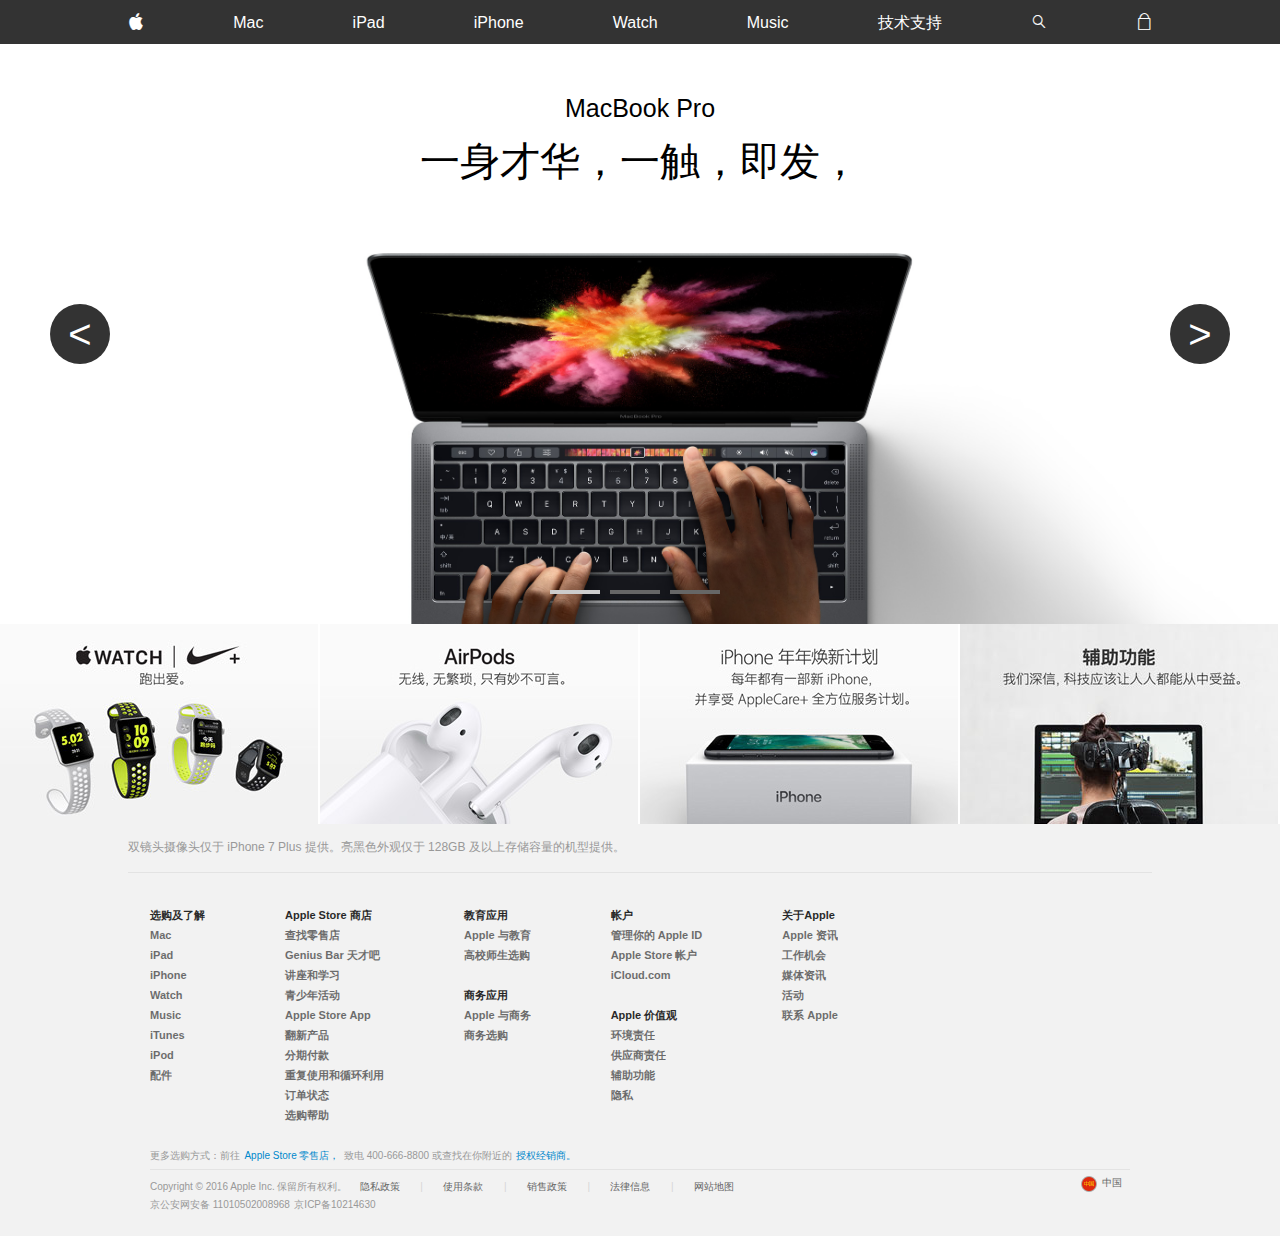
==== commit 61751067: "修改" ====
--- a/index.html
+++ b/index.html
@@ -4,7 +4,7 @@
     <meta charset="UTF-8">
     <title>Document</title>
     <link rel="stylesheet" href="css/index.css">
-    <link rel="stylesheet" href="../css/less.css">
+    <link rel="stylesheet" href="css/less.css">
     <link rel="stylesheet" href="css/iconfont.css">
     <script src="js/jquery.js"></script>
     <script src="js/index.js"></script>
@@ -46,19 +46,19 @@
 <div class="container-fluid banner-box">
     <div class="row">
         <div class="col-s-20 col-m-20 col-l-20">
-            <a href="##">
+            <a href="##" class="lists one">
                 <span class="title">MacBook Pro</span>
                 <span class="content">一身才华，一触，即发，</span>
             </a>
         </div>
         <div class="col-s-20 col-m-20 col-l-20">
-            <a href="##">
+            <a href="##" class="lists two">
                 <span class="title">iPhone</span>
             <span class="content">7，在此。
             </span>
             </a></div>
         <div class="col-s-20 col-m-20 col-l-20">
-            <a href="##">
+            <a href="##" class="lists three">
                 <span class="title">Apple特别活动</span>
                 <span class="content">观看主题演讲。</span>
             </a>
@@ -66,7 +66,7 @@
 
     </div>
     <ul class="btnbox">
-        <li class="circle"></li>
+        <li class="circle" id="active"></li>
         <li class="circle"></li>
         <li class="circle"></li>
     </ul>
@@ -93,7 +93,15 @@
         </a></div>
     </div>
 </div>
+<div class="desbox">
+    <div class="des">
+        <ul>
+            <li>双镜头摄像头仅于 iPhone 7 Plus 提供。亮黑色外观仅于 128GB 及以上存储容量的机型提供。</li>
+        </ul>
+    </div>
+</div>
 <div class="container-fluid link">
+    
     <div class="main-link">
         <div class="row">
             <div class="col-s-20 col-l-4 cols">
--- a/css/index.css
+++ b/css/index.css
@@ -51,7 +51,6 @@
 .min-nav {
   width: 100%;
   height: 100%;
-  overflow: hidden;
 }
 .min-nav .nav {
   height: 100%;
@@ -59,6 +58,7 @@
   line-height: 44px;
   text-align: justify;
 }
+
 .min-nav .nav:after {
   content: "";
   display: inline-block;
@@ -156,7 +156,7 @@
 }
 .banner-box {
   width: 100%;
-  height: 700px;
+  height:580px;
   position: relative;
   overflow: hidden;
 }
@@ -175,7 +175,7 @@
   overflow: hidden;
 }
 .banner-box .row > div > a {
-  display: block;
+  display: block!important;
   width: 100%;
   height: 100%;
   margin: auto;
@@ -206,21 +206,22 @@
   right: 0;
   margin: auto;
 }
-@media screen and (max-width: 768px) {
+@media screen and (max-width: 735px) {
   .banner-box .row > div:nth-child(1) a {
-    background: url("../image/macbookpro_small.jpg") bottom no-repeat;
+    background:#fff url("../image/macbookpro_small.jpg") bottom no-repeat;
   }
   .banner-box .row > div:nth-child(1) a span {
     color: #000;
+    font-size: 30px;
   }
   .banner-box .row > div:nth-child(2) a {
-    background: url("../image/iphone_large.jpg") center no-repeat;
+    background: url("../image/iphone_large.jpg")  no-repeat;
   }
   .banner-box .row > div:nth-child(3) a {
-    background: url("../image/event_small.jpg") center no-repeat;
-  }
-}
-@media screen and (min-width: 768px) and (max-width: 1024px) {
+    background: url("../image/event_small.jpg") 58% 32% no-repeat;
+  }
+}
+@media screen and (min-width: 735px) and (max-width: 1068px) {
   .banner-box .row > div:nth-child(1) a {
     background: url("../image/macbookpro_medium.jpg") bottom no-repeat;
     background-size: 95%;
@@ -232,13 +233,10 @@
     background: url("../image/iphone_large.jpg") center no-repeat;
   }
   .banner-box .row > div:nth-child(3) a {
-    background: url("../image/event_medium.jpg") center no-repeat;
-  }
-}
-@media screen and (min-width: 1024px) {
-  .banner-box {
-    width: 100%;
-  }
+    background: url("../image/event_medium.jpg") 58% 32% no-repeat;
+  }
+}
+@media screen and (min-width: 1068px) {
   .banner-box .row > div:nth-child(1) a {
     background: url("../image/macbookpro_large.jpg") bottom no-repeat;
     background-size: 95%;
@@ -247,12 +245,12 @@
     color: #000;
   }
   .banner-box .row > div:nth-child(2) a {
-    background: url("../image/iphone_large.jpg") center no-repeat;
-    background-size: 100%;
+    background:#000 url("../image/iphone_large.jpg") bottom center no-repeat;
+    background-size: contain;
   }
   .banner-box .row > div:nth-child(3) a {
-    background: url("../image/event_large.jpg") center no-repeat;
-    background-size: 100%;
+    background: url("../image/event_large.jpg") 58% 32% no-repeat;
+    background-size: cover;
   }
 }
 .btnbox {
@@ -273,6 +271,7 @@
   float: left;
   margin-right: 10px;
 }
+
 .btn {
   width: 100%;
   height: 60px;
@@ -307,6 +306,9 @@
   float: right;
   margin-right: 50px;
 }
+#active{
+  background: #ccc;
+}
 /*3*/
 .container-fluid:nth-child(3) {
   height: 200px;
@@ -321,22 +323,22 @@
   border-right: 2px solid #ffffff;
   display: block;
 }
-@media screen and (min-width: 1024px) {
+@media screen and (min-width: 1068px) {
   .container-fluid:nth-child(3) div:nth-child(1) > a {
-    background: url("../image/nike_watch_large.jpg") center;
+    background: url("../image/nike_watch_small.jpg") center;
   }
   .container-fluid:nth-child(3) div:nth-child(2) a {
-    background: url("../image/airpods_large.jpg") center;
+    background: url("../image/airpods_small.jpg") center;
   }
   .container-fluid:nth-child(3) div:nth-child(3) a {
-    background: url("../image/iphone_upgrade_large.jpg") center;
+    background: url("../image/iphone_upgrade_small.jpg") center;
   }
   .container-fluid:nth-child(3) div:nth-child(4) a {
-    background: url("../image/accessibility_large.jpg") center;
+    background: url("../image/accessibility_small.jpg") center;
     border-right: 0px solid red;
   }
 }
-@media screen and (max-width: 1024px) and (min-width: 768px) {
+@media screen and (max-width: 1068px) and (min-width: 735px) {
   .container-fluid:nth-child(3) div:nth-child(1) > a {
     background: url("../image/nike_watch_medium.jpg") center no-repeat;
   }
@@ -351,18 +353,18 @@
     border-right: 0px solid red;
   }
 }
-@media screen and (max-width: 768px) {
+@media screen and (max-width: 735px) {
   .container-fluid:nth-child(3) div[class*=col-s]:nth-child(1) > a {
-    background: url("../image/nike_watch_small.jpg") center;
+    background: url("../image/nike_watch_large.jpg") center no-repeat;
   }
   .container-fluid:nth-child(3) div[class*=col-s]:nth-child(2) a {
-    background: url("../image/airpods_small.jpg") center;
+    background: url("../image/airpods_large.jpg") center no-repeat;
   }
   .container-fluid:nth-child(3) div[class*=col-s]:nth-child(3) a {
-    background: url("../image/iphone_upgrade_small.jpg") center;
+    background: url("../image/iphone_upgrade_large.jpg") center no-repeat;
   }
   .container-fluid:nth-child(3) div[class*=col-s]:nth-child(4) a {
-    background: url("../image/accessibility_small.jpg") center;
+    background: url("../image/accessibility_large.jpg") center no-repeat;
     border-right: 0px solid red;
   }
 }
@@ -379,6 +381,24 @@
   float: left;
   margin-right: 80px;
 }
+.desbox{
+  width: 100%;height: auto;background: #f2f2f2;
+}
+.des{
+  max-width: 1024px;
+  border-bottom: 1px solid #e3e3e3;
+  color:#999;
+  padding:16px 0 11px;
+  margin: 0 auto;
+}
+.des>ul>li{
+  font-size: 12px;
+  font-weight:400;
+  line-height: 1.333333;
+  padding-bottom: 5px;
+  text-align: inherit;
+}
+
 /* 链接结束 */
 /* 底部开始 */
 .footer {
@@ -557,7 +577,7 @@
 @media screen and (max-width: 1024px) and (min-width: 768px) {
   /* 友情链接开始 */
   .link {
-    height: 260px;
+    height: auto;
   }
   .link .main-link {
     max-width: 1024px;
@@ -610,7 +630,7 @@
 @media screen and (min-width: 1024px) {
   /* 友情链接开始 */
   .link {
-    height: 260px;
+    height: auto;
   }
   .link .main-link {
     max-width: 1024px;
